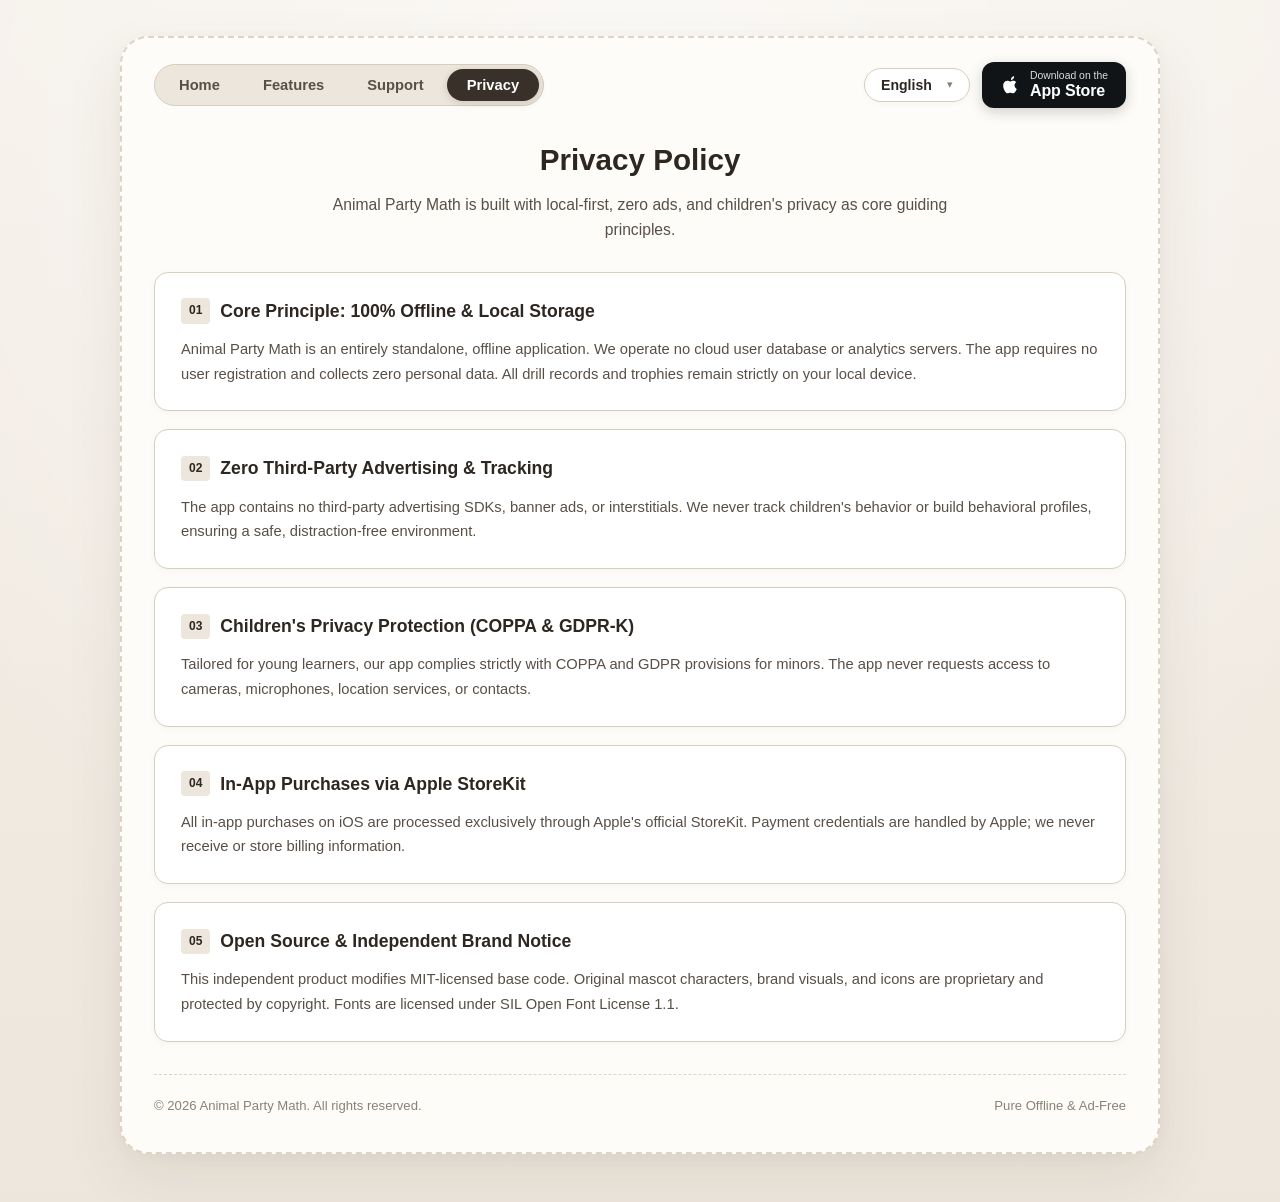
==== privacy.html @ 3a932f67 "Add files via upload" ====
<!doctype html>
<html lang="zh-Hans">
<head>
  <meta charset="utf-8">
  <meta name="viewport" content="width=device-width, initial-scale=1">
  <meta name="theme-color" content="#f2ede6">
  <title>隐私政策与关于 — 动物派对数学 (Animal Party Math)</title>
  <meta name="description" content="《动物派对数学》隐私政策：秉持“本地优先、纯净安全、保护儿童与未成年人隐私”的设计原则，100% 离线单机运行，零广告零追踪。">
  <link rel="icon" type="image/png" sizes="32x32" href="assets/favicon.png">
  <link rel="apple-touch-icon" sizes="192x192" href="assets/icon-192.png">
  <link rel="stylesheet" href="styles.css">
</head>
<body data-initial-view="privacy">

  <main class="board-stage">
    <!-- Top Header Navigation -->
    <header class="board-header">
      <nav class="board-nav-pill-group" aria-label="网站导航">
        <button class="board-nav-item" data-view="home" data-nav-item="navHome">首页</button>
        <button class="board-nav-item" data-view="features" data-nav-item="navFeatures">功能介绍</button>
        <button class="board-nav-item" data-view="support" data-nav-item="navSupport">帮助中心</button>
        <button class="board-nav-item is-active" data-view="privacy" data-nav-item="navPrivacy">隐私政策</button>
      </nav>

      <div class="board-actions">
        <div class="lang-select-pill">
          <select id="langSelect" class="lang-select-dropdown" aria-label="切换语言">
            <option value="zhHans">简体中文</option>
            <option value="ja">日本語</option>
            <option value="en">English</option>
          </select>
          <span class="lang-arrow">▾</span>
        </div>

        <a href="https://apps.apple.com/app/id6742512613" target="_blank" rel="noopener noreferrer" class="btn-appstore-badge" aria-label="在 App Store 上下载">
          <svg viewBox="0 0 24 24" width="20" height="20" fill="currentColor">
            <path d="M18.71 19.5c-.83 1.24-1.71 2.45-3.05 2.47-1.34.03-1.77-.79-3.29-.79-1.53 0-2 .77-3.27.82-1.31.05-2.3-1.32-3.14-2.53C4.25 17 2.94 12.45 4.7 9.39c.87-1.52 2.43-2.48 4.12-2.51 1.28-.02 2.5.87 3.29.87.78 0 2.26-1.07 3.81-.91.65.03 2.47.26 3.64 1.98-.09.06-2.17 1.28-2.15 3.81.03 3.02 2.65 4.03 2.68 4.04-.03.07-.42 1.44-1.38 2.83M15.97 4.54c.64-.78 1.08-1.86.96-2.94-1 .04-2.15.65-2.82 1.44-.59.68-1.11 1.77-.97 2.83 1.13.09 2.22-.57 2.83-1.33z"/>
          </svg>
          <div class="btn-appstore-text">
            <small>Download on the</small>
            <span>App Store</span>
          </div>
        </a>
      </div>
    </header>

    <!-- VIEW 1: 首页 (Home) -->
    <section class="view-panel" id="view-home">
      <div class="chalkboard-container">
        <div class="chalkboard-wrapper">
          <img src="assets/frog.png" alt="呱宝" class="mascot-sticker sticker-frog" title="小青蛙 · 呱宝">
          <img src="assets/dog.png" alt="柴小呆" class="mascot-sticker sticker-shiba" title="秋田犬 · 柴小呆">
          <img src="assets/elephant.png" alt="波波" class="mascot-sticker sticker-elephant" title="波波象 · 波波">
          <img src="assets/rabbit.png" alt="朵朵兔" class="mascot-sticker sticker-rabbit" title="小白兔 · 朵朵兔">

          <div class="wooden-chalkboard" id="chalkboard" title="点击切换算式">
            <div class="chalkboard-formula" id="chalkFormula">7 + 8 = 15</div>
            <div class="chalk-tray">
              <div class="chalk-piece"></div>
              <div class="chalk-eraser"></div>
            </div>
          </div>
        </div>
      </div>

      <div class="home-lead-group">
        <h1 class="home-headline" id="homeHeadline">每一道算术题，都是一场欢快派对！</h1>
        <p class="home-subtext" id="homeSubtext">
          专为小学 1~6 年级设计的趣味算术练习应用。萌宠伙伴运送数字，答对越多音乐与庆典越嗨。纯单机无广告，保护视力与专注。
        </p>
      </div>

      <div class="cards-row-stamped" id="homeStampCards"></div>
    </section>

    <!-- VIEW 2: 功能介绍 (Features) -->
    <section class="view-panel" id="view-features">
      <div class="section-page-header">
        <h2 class="section-page-title" id="featuresTitle">核心功能与教学设计</h2>
        <p class="section-page-desc" id="featuresDesc">
          告别枯燥的机械刷题，通过科学的进阶体系与即时正向反馈激发孩子的数学自驱力。
        </p>
      </div>

      <div class="features-grid-stamped" id="featuresGrid"></div>
    </section>

    <!-- VIEW 3: 帮助中心 (Support) -->
    <section class="view-panel" id="view-support">
      <div class="section-page-header">
        <h2 class="section-page-title" id="supportTitle">帮助中心与技术支持</h2>
        <p class="section-page-desc" id="supportDesc">
          常见使用说明、体力规则与开发者官方直接支持通道。
        </p>
      </div>

      <div class="support-email-box">
        <div class="support-email-text">
          <h3 id="supportContactTitle">需要进一步协助？</h3>
          <p id="supportContactDesc">如果您在使用过程中遇到任何疑问、应用异常或建议，欢迎随时给我们发送邮件，通常会在 24~48 小时内为您回复。</p>
        </div>
        <a href="mailto:diowang@gmail.com" class="btn-email-link">diowang@gmail.com</a>
      </div>

      <div class="faq-list-wrapper" id="supportFaqList"></div>
    </section>

    <!-- VIEW 4: 隐私政策 (Privacy) -->
    <section class="view-panel is-active" id="view-privacy">
      <div class="section-page-header">
        <h2 class="section-page-title" id="privacyTitle">隐私政策与关于</h2>
        <p class="section-page-desc" id="privacyDesc">
          《动物派对数学》严格遵循本地优先、无广告、保护儿童隐私的设计原则。
        </p>
      </div>

      <div class="privacy-sections-wrapper" id="privacySectionsList"></div>
    </section>

    <footer class="board-footer">
      <span id="footerCopyright">© 2026 动物派对数学 (Animal Party Math). 保留所有权利。</span>
      <span id="footerBadge">Pure Offline & Ad-Free</span>
    </footer>
  </main>

  <script src="site.js"></script>
</body>
</html>
---- styles.css ----
:root {
  --bg-desktop: #f2ede6;
  --bg-board: #fdfcf9;
  --bg-kraft: #eee7db;
  --bg-kraft-hover: #e8e0d2;
  
  --text-dark: #2d2621;
  --text-body: #594f47;
  --text-muted: #8c8075;
  
  --border-stitch: #ded4c5;
  --border-card: #d8cebe;
  
  --accent-wood: #8d5d3b;
  --accent-wood-dark: #6e462a;
  --chalkboard-bg: #22372d;
  --chalkboard-frame: #855533;
  --chalk-text: #fdfdfc;
  
  --nav-active-bg: #383029;
  --nav-active-text: #ffffff;
  --nav-hover-bg: #e8e1d5;
  
  --stamp-red: #c0392b;
  --stamp-border: #c0392b;
  
  --radius-board: 28px;
  --radius-pill: 9999px;
  --radius-card: 14px;
  
  --font-main: -apple-system, BlinkMacSystemFont, "SF Pro Display", "PingFang SC", "Hiragino Sans", "Hiragino Kaku Gothic ProN", "Microsoft YaHei", sans-serif;
  --font-chalk: "Chalkboard SE", "Comic Sans MS", "Marker Felt", "PingFang SC", sans-serif;
}

* {
  box-sizing: border-box;
  margin: 0;
  padding: 0;
}

html {
  scroll-behavior: smooth;
  -webkit-text-size-adjust: 100%;
}

body {
  font-family: var(--font-main);
  background-color: var(--bg-desktop);
  background-image: 
    radial-gradient(circle at 50% 10%, rgba(255, 255, 255, 0.6) 0%, transparent 70%),
    linear-gradient(180deg, #f5f0e9 0%, #ede6dc 100%);
  color: var(--text-dark);
  line-height: 1.6;
  min-height: 100vh;
  display: flex;
  flex-direction: column;
  align-items: center;
  justify-content: center;
  padding: 36px 16px 48px;
  -webkit-font-smoothing: antialiased;
}

a {
  color: inherit;
  text-decoration: none;
}

/* =========================================
   Central Board Stage (Matching Option C)
   ========================================= */
.board-stage {
  width: 100%;
  max-width: 1040px;
  background: var(--bg-board);
  border-radius: var(--radius-board);
  border: 2px dashed var(--border-stitch);
  box-shadow: 
    0 24px 60px rgba(65, 50, 36, 0.08),
    0 4px 16px rgba(0, 0, 0, 0.03);
  padding: 24px 32px 36px;
  position: relative;
  transition: all 0.3s ease;
}

/* =========================================
   Top Bar Navigation
   ========================================= */
.board-header {
  display: flex;
  align-items: center;
  justify-content: space-between;
  gap: 16px;
  margin-bottom: 28px;
  flex-wrap: wrap;
}

/* Left Pill Navigation */
.board-nav-pill-group {
  display: inline-flex;
  align-items: center;
  background: #ede6dc;
  border-radius: var(--radius-pill);
  padding: 4px;
  gap: 3px;
  border: 1px solid var(--border-card);
}

.board-nav-item {
  border: none;
  background: transparent;
  padding: 8px 20px;
  border-radius: var(--radius-pill);
  font-size: 0.92rem;
  font-weight: 700;
  color: var(--text-body);
  cursor: pointer;
  transition: all 0.18s ease;
  font-family: inherit;
  white-space: nowrap;
}

.board-nav-item:hover {
  color: var(--text-dark);
  background: var(--nav-hover-bg);
}

.board-nav-item.is-active {
  background: var(--nav-active-bg);
  color: var(--nav-active-text);
  box-shadow: 0 2px 8px rgba(0, 0, 0, 0.14);
}

/* Right Actions (Language & App Store Badge) */
.board-actions {
  display: flex;
  align-items: center;
  gap: 12px;
}

.lang-select-pill {
  display: inline-flex;
  align-items: center;
  gap: 6px;
  background: #ffffff;
  border: 1px solid var(--border-card);
  border-radius: var(--radius-pill);
  padding: 7px 16px;
  box-shadow: 0 2px 6px rgba(0, 0, 0, 0.03);
}

.lang-select-dropdown {
  appearance: none;
  background: transparent;
  border: none;
  font-size: 0.88rem;
  font-weight: 700;
  color: var(--text-dark);
  cursor: pointer;
  outline: none;
  font-family: inherit;
  padding-right: 4px;
}

.lang-arrow {
  font-size: 0.7rem;
  color: var(--text-muted);
  pointer-events: none;
}

.btn-appstore-badge {
  display: inline-flex;
  align-items: center;
  gap: 10px;
  background: #111417;
  color: #ffffff;
  padding: 8px 18px;
  border-radius: 12px;
  box-shadow: 0 4px 14px rgba(0, 0, 0, 0.18);
  transition: all 0.2s ease;
  text-decoration: none;
}

.btn-appstore-badge:hover {
  background: #23272d;
  transform: translateY(-2px);
  box-shadow: 0 6px 18px rgba(0, 0, 0, 0.24);
}

.btn-appstore-text {
  display: flex;
  flex-direction: column;
  line-height: 1.15;
  text-align: left;
}

.btn-appstore-text small {
  font-size: 0.65rem;
  opacity: 0.85;
}

.btn-appstore-text span {
  font-size: 1rem;
  font-weight: 700;
  letter-spacing: -0.01em;
}

/* =========================================
   View Panels
   ========================================= */
.view-panel {
  display: none;
  animation: view-fade-in 0.25s ease-out;
}

.view-panel.is-active {
  display: block;
}

@keyframes view-fade-in {
  from { opacity: 0; transform: translateY(6px); }
  to { opacity: 1; transform: translateY(0); }
}

/* =========================================
   Home View: Chalkboard & Mascots
   ========================================= */
.chalkboard-container {
  display: flex;
  justify-content: center;
  align-items: center;
  margin: 10px 0 24px;
  position: relative;
  padding: 30px 20px 20px;
}

.chalkboard-wrapper {
  position: relative;
  display: inline-block;
}

/* Mascots surrounding the blackboard */
.mascot-sticker {
  position: absolute;
  pointer-events: auto;
  filter: 
    drop-shadow(0 0 0 3px #ffffff)
    drop-shadow(0 0 0 4px rgba(225, 218, 208, 0.6))
    drop-shadow(0 8px 14px rgba(60, 45, 30, 0.16));
  transition: transform 0.25s cubic-bezier(0.34, 1.56, 0.64, 1);
  cursor: pointer;
  user-select: none;
  object-fit: contain;
}

.mascot-sticker:hover {
  transform: scale(1.1) rotate(-3deg);
}

.sticker-frog {
  top: -65px;
  left: 20px;
  width: 96px;
  height: auto;
  z-index: 5;
}

.sticker-shiba {
  top: -68px;
  right: 24px;
  width: 104px;
  height: auto;
  z-index: 5;
}

.sticker-elephant {
  bottom: -28px;
  left: -70px;
  width: 130px;
  height: auto;
  z-index: 15;
}

.sticker-rabbit {
  bottom: -28px;
  right: -62px;
  width: 118px;
  height: auto;
  z-index: 15;
}

/* The Wooden Chalkboard */
.wooden-chalkboard {
  width: 420px;
  height: 200px;
  background: var(--chalkboard-bg);
  border: 12px solid var(--chalkboard-frame);
  border-radius: 14px;
  box-shadow: 
    inset 0 4px 12px rgba(0, 0, 0, 0.45),
    0 12px 30px rgba(70, 50, 30, 0.2);
  display: flex;
  flex-direction: column;
  align-items: center;
  justify-content: center;
  position: relative;
  z-index: 10;
  user-select: none;
  cursor: pointer;
  background-image: 
    radial-gradient(circle at 40% 40%, rgba(255, 255, 255, 0.05) 0%, transparent 70%);
}

.chalkboard-formula {
  font-family: var(--font-chalk);
  font-size: 3.2rem;
  font-weight: 800;
  color: var(--chalk-text);
  letter-spacing: 0.04em;
  text-shadow: 
    0 0 2px rgba(255, 255, 255, 0.7),
    1px 1px 1px rgba(0, 0, 0, 0.5);
  transition: transform 0.15s ease;
}

.wooden-chalkboard:hover .chalkboard-formula {
  transform: scale(1.04);
}

/* Chalk and eraser resting on the tray */
.chalk-tray {
  position: absolute;
  bottom: -10px;
  width: 90%;
  height: 6px;
  background: #5c381e;
  border-radius: 3px;
  display: flex;
  align-items: center;
  justify-content: flex-end;
  padding-right: 20px;
  gap: 8px;
}

.chalk-piece {
  width: 22px;
  height: 6px;
  background: #ffffff;
  border-radius: 2px;
  box-shadow: 0 1px 3px rgba(0, 0, 0, 0.3);
}

.chalk-eraser {
  width: 32px;
  height: 9px;
  background: #a88358;
  border: 1px solid #73502c;
  border-radius: 2px;
}

/* Home Lead & Headline */
.home-lead-group {
  text-align: center;
  max-width: 680px;
  margin: 0 auto 32px;
}

.home-headline {
  font-size: 1.7rem;
  font-weight: 800;
  color: var(--text-dark);
  margin-bottom: 8px;
  letter-spacing: -0.02em;
}

.home-subtext {
  font-size: 0.98rem;
  color: var(--text-body);
  line-height: 1.6;
}

/* Stamped Stationery Cards (Option C) */
.cards-row-stamped {
  display: grid;
  grid-template-columns: repeat(3, 1fr);
  gap: 18px;
  margin-top: 10px;
}

.stamp-card {
  background: var(--bg-kraft);
  border: 1px solid var(--border-card);
  border-radius: var(--radius-card);
  padding: 22px 20px;
  box-shadow: 0 4px 12px rgba(60, 45, 30, 0.04);
  position: relative;
  transition: transform 0.2s ease, box-shadow 0.2s ease;
  display: flex;
  flex-direction: column;
  justify-content: space-between;
}

.stamp-card:hover {
  transform: translateY(-3px);
  box-shadow: 0 8px 20px rgba(60, 45, 30, 0.08);
}

.stamp-card-title {
  font-size: 1.12rem;
  font-weight: 800;
  color: var(--text-dark);
  margin-bottom: 8px;
}

.stamp-card-desc {
  font-size: 0.88rem;
  color: var(--text-body);
  line-height: 1.55;
  margin-bottom: 14px;
}

.stamp-badge-wrap {
  display: flex;
  justify-content: flex-end;
}

.stamp-badge {
  display: inline-block;
  font-size: 0.72rem;
  font-weight: 900;
  letter-spacing: 0.08em;
  color: var(--stamp-red);
  border: 1.5px solid var(--stamp-border);
  padding: 2px 8px;
  border-radius: 4px;
  text-transform: uppercase;
  transform: rotate(-3deg);
  opacity: 0.85;
}

/* =========================================
   Features View
   ========================================= */
.section-page-header {
  text-align: center;
  max-width: 660px;
  margin: 10px auto 30px;
}

.section-page-title {
  font-size: 1.85rem;
  font-weight: 800;
  margin-bottom: 8px;
}

.section-page-desc {
  font-size: 0.98rem;
  color: var(--text-body);
}

.features-grid-stamped {
  display: grid;
  grid-template-columns: repeat(2, 1fr);
  gap: 20px;
}

.feature-stamped-item {
  background: var(--bg-kraft);
  border: 1px solid var(--border-card);
  border-radius: var(--radius-card);
  padding: 26px 24px;
  position: relative;
  box-shadow: 0 4px 12px rgba(60, 45, 30, 0.04);
}

.feature-stamped-header {
  display: flex;
  align-items: center;
  gap: 12px;
  margin-bottom: 12px;
}

.feature-number-badge {
  background: var(--nav-active-bg);
  color: #fff;
  font-size: 0.8rem;
  font-weight: 800;
  width: 26px;
  height: 26px;
  border-radius: 50%;
  display: flex;
  align-items: center;
  justify-content: center;
  flex-shrink: 0;
}

.feature-stamped-title {
  font-size: 1.15rem;
  font-weight: 800;
}

.feature-stamped-desc {
  font-size: 0.92rem;
  color: var(--text-body);
  line-height: 1.6;
}

/* =========================================
   Support View
   ========================================= */
.support-email-box {
  background: var(--bg-kraft);
  border: 2px dashed #cfc2ad;
  border-radius: var(--radius-card);
  padding: 24px 28px;
  margin-bottom: 28px;
  display: flex;
  align-items: center;
  justify-content: space-between;
  gap: 20px;
  flex-wrap: wrap;
}

.support-email-text h3 {
  font-size: 1.15rem;
  font-weight: 800;
  margin-bottom: 4px;
}

.support-email-text p {
  font-size: 0.9rem;
  color: var(--text-body);
}

.btn-email-link {
  background: var(--nav-active-bg);
  color: #ffffff;
  font-size: 0.92rem;
  font-weight: 700;
  padding: 10px 22px;
  border-radius: var(--radius-pill);
  transition: all 0.2s ease;
  white-space: nowrap;
}

.btn-email-link:hover {
  background: #1e1814;
  transform: translateY(-2px);
}

.faq-list-wrapper {
  display: flex;
  flex-direction: column;
  gap: 14px;
}

.faq-paper-item {
  background: #ffffff;
  border: 1px solid var(--border-card);
  border-radius: var(--radius-card);
  overflow: hidden;
  transition: border-color 0.2s ease;
}

.faq-paper-question {
  padding: 16px 20px;
  font-size: 1rem;
  font-weight: 800;
  cursor: pointer;
  display: flex;
  justify-content: space-between;
  align-items: center;
  background: #faf7f2;
}

.faq-paper-question:hover {
  background: #f5f0e7;
}

.faq-toggle-sym {
  font-size: 1.2rem;
  color: var(--text-muted);
}

.faq-paper-answer {
  padding: 16px 20px;
  font-size: 0.92rem;
  color: var(--text-body);
  line-height: 1.65;
  border-top: 1px solid var(--border-stitch);
}

/* =========================================
   Privacy View
   ========================================= */
.privacy-sections-wrapper {
  display: flex;
  flex-direction: column;
  gap: 18px;
}

.privacy-paper-card {
  background: #ffffff;
  border: 1px solid var(--border-card);
  border-radius: var(--radius-card);
  padding: 24px 26px;
  box-shadow: 0 2px 8px rgba(60, 45, 30, 0.03);
}

.privacy-card-header {
  display: flex;
  align-items: center;
  gap: 10px;
  margin-bottom: 12px;
}

.privacy-card-idx {
  background: #ede6dc;
  color: var(--text-dark);
  font-size: 0.75rem;
  font-weight: 800;
  padding: 3px 8px;
  border-radius: 4px;
}

.privacy-card-header h3 {
  font-size: 1.1rem;
  font-weight: 800;
}

.privacy-paper-card p {
  font-size: 0.92rem;
  color: var(--text-body);
  line-height: 1.68;
}

/* =========================================
   Board Footer
   ========================================= */
.board-footer {
  margin-top: 32px;
  padding-top: 20px;
  border-top: 1px dashed var(--border-stitch);
  display: flex;
  justify-content: space-between;
  align-items: center;
  font-size: 0.82rem;
  color: var(--text-muted);
  flex-wrap: wrap;
  gap: 10px;
}

/* =========================================
   Responsive Breakpoints
   ========================================= */
@media (max-width: 860px) {
  .board-stage {
    padding: 20px 20px 28px;
  }
  .cards-row-stamped {
    grid-template-columns: 1fr;
  }
  .features-grid-stamped {
    grid-template-columns: 1fr;
  }
  .wooden-chalkboard {
    width: 320px;
    height: 160px;
  }
  .chalkboard-formula {
    font-size: 2.4rem;
  }
  .sticker-frog {
    top: -48px;
    left: 12px;
    width: 76px;
    height: auto;
  }
  .sticker-shiba {
    top: -50px;
    right: 16px;
    width: 80px;
    height: auto;
  }
  .sticker-elephant {
    bottom: -20px;
    left: -48px;
    width: 98px;
    height: auto;
  }
  .sticker-rabbit {
    bottom: -20px;
    right: -44px;
    width: 90px;
    height: auto;
  }
}

@media (max-width: 640px) {
  .board-header {
    flex-direction: column;
    align-items: stretch;
  }
  .board-nav-pill-group {
    justify-content: center;
    overflow-x: auto;
  }
  .board-nav-item {
    padding: 7px 14px;
    font-size: 0.85rem;
  }
  .board-actions {
    justify-content: center;
  }
  .wooden-chalkboard {
    width: 260px;
    height: 140px;
  }
  .chalkboard-formula {
    font-size: 2rem;
  }
  .sticker-elephant {
    left: -20px;
    width: 64px;
    height: 64px;
  }
  .sticker-rabbit {
    right: -18px;
    width: 60px;
    height: 60px;
  }
}
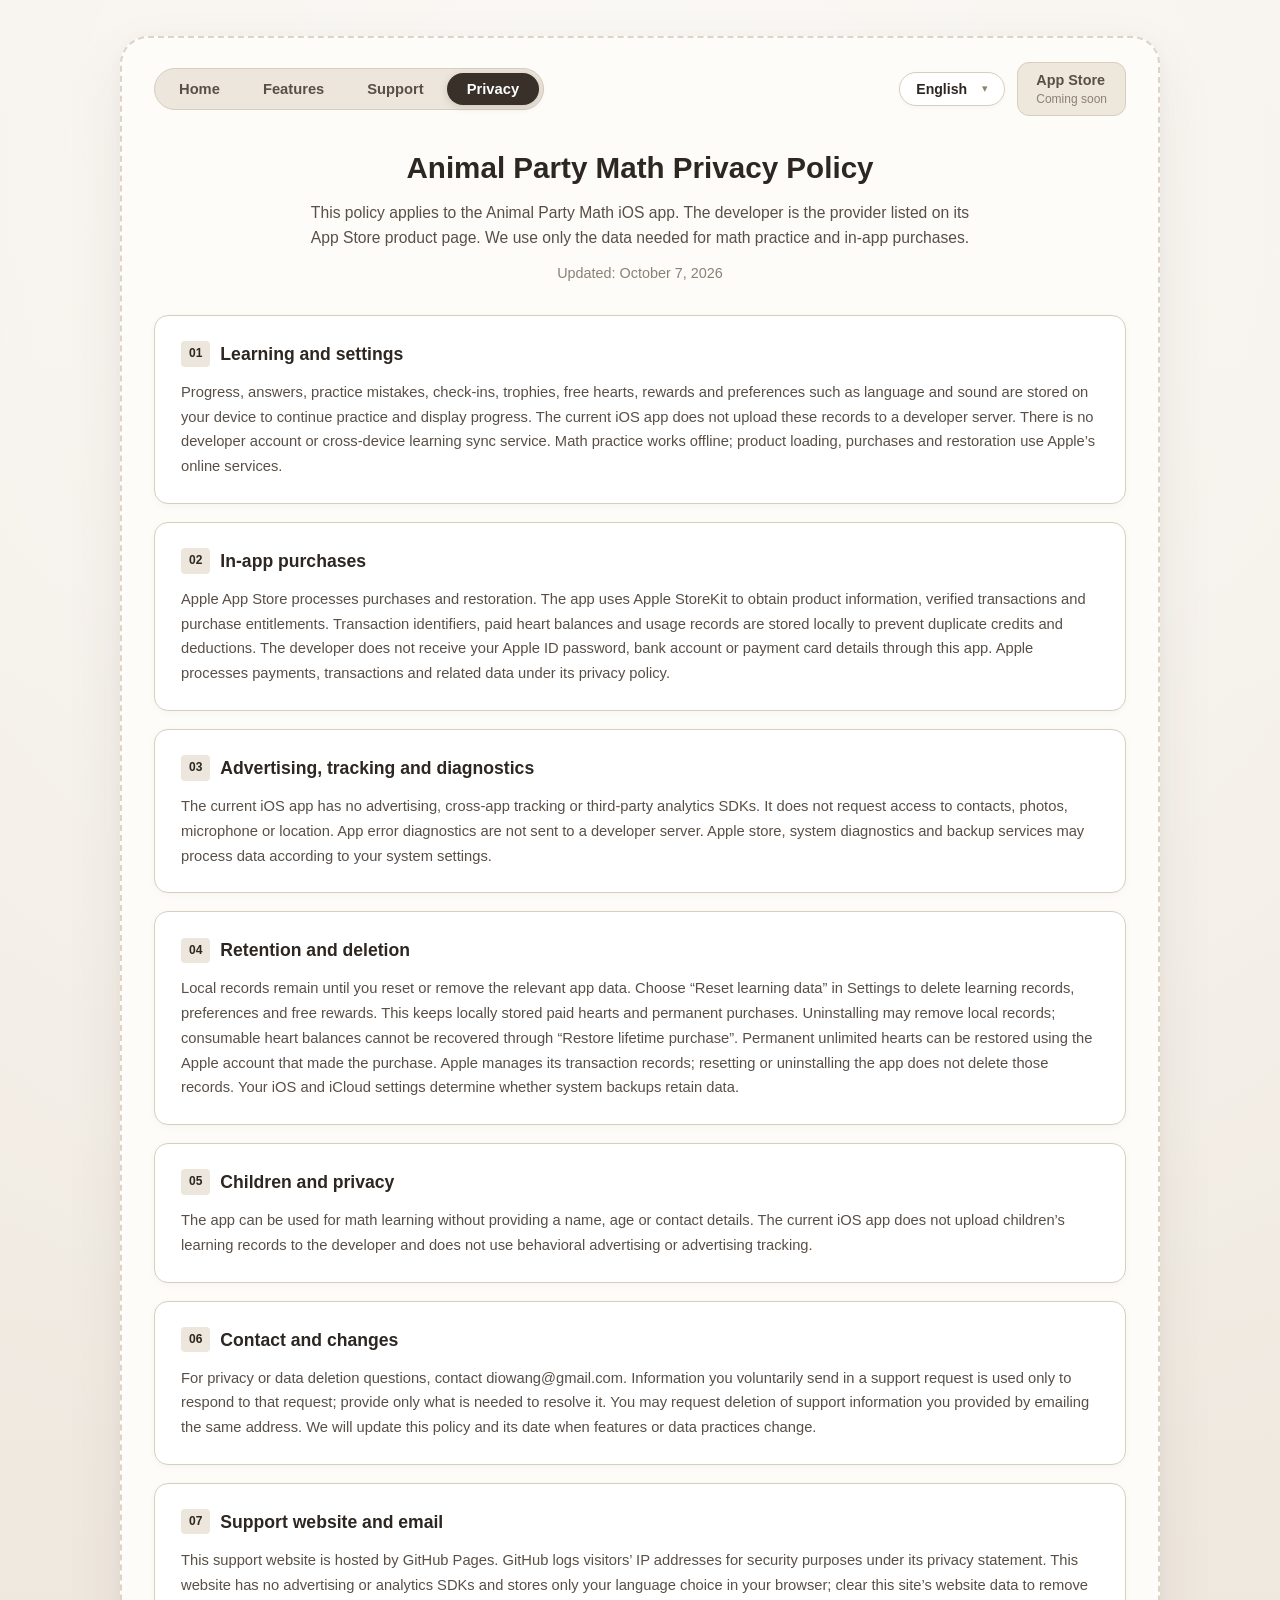
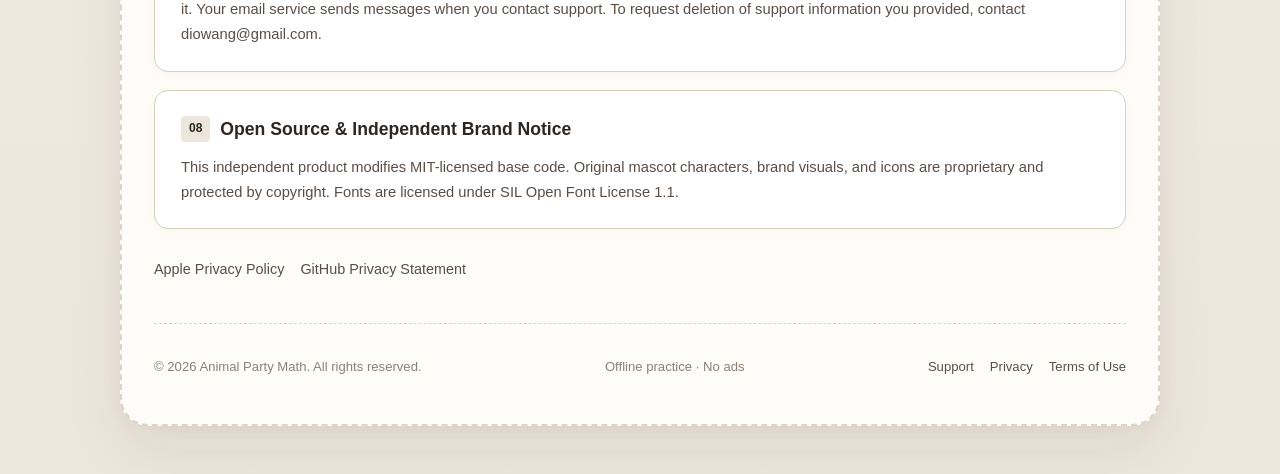
==== commit 619138a8: "Add files via upload" ====
--- a/privacy.html
+++ b/privacy.html
@@ -5,7 +5,7 @@
   <meta name="viewport" content="width=device-width, initial-scale=1">
   <meta name="theme-color" content="#f2ede6">
   <title>隐私政策与关于 — 动物派对数学 (Animal Party Math)</title>
-  <meta name="description" content="《动物派对数学》隐私政策：秉持“本地优先、纯净安全、保护儿童与未成年人隐私”的设计原则，100% 离线单机运行，零广告零追踪。">
+  <meta name="description" content="《动物派对数学》隐私政策：秉持“本地优先、纯净安全、保护儿童与未成年人隐私”的设计原则，说明本机学习记录、Apple 内购、数据删除和联系支持的方式。">
   <link rel="icon" type="image/png" sizes="32x32" href="assets/favicon.png">
   <link rel="apple-touch-icon" sizes="192x192" href="assets/icon-192.png">
   <link rel="stylesheet" href="styles.css">
@@ -32,15 +32,7 @@
           <span class="lang-arrow">▾</span>
         </div>
 
-        <a href="https://apps.apple.com/app/id6742512613" target="_blank" rel="noopener noreferrer" class="btn-appstore-badge" aria-label="在 App Store 上下载">
-          <svg viewBox="0 0 24 24" width="20" height="20" fill="currentColor">
-            <path d="M18.71 19.5c-.83 1.24-1.71 2.45-3.05 2.47-1.34.03-1.77-.79-3.29-.79-1.53 0-2 .77-3.27.82-1.31.05-2.3-1.32-3.14-2.53C4.25 17 2.94 12.45 4.7 9.39c.87-1.52 2.43-2.48 4.12-2.51 1.28-.02 2.5.87 3.29.87.78 0 2.26-1.07 3.81-.91.65.03 2.47.26 3.64 1.98-.09.06-2.17 1.28-2.15 3.81.03 3.02 2.65 4.03 2.68 4.04-.03.07-.42 1.44-1.38 2.83M15.97 4.54c.64-.78 1.08-1.86.96-2.94-1 .04-2.15.65-2.82 1.44-.59.68-1.11 1.77-.97 2.83 1.13.09 2.22-.57 2.83-1.33z"/>
-          </svg>
-          <div class="btn-appstore-text">
-            <small>Download on the</small>
-            <span>App Store</span>
-          </div>
-        </a>
+        <span class="release-status" id="releaseStatus" aria-label="App Store · 即将上线"><b>App Store</b><small>即将上线</small></span>
       </div>
     </header>
 
@@ -66,7 +58,7 @@
       <div class="home-lead-group">
         <h1 class="home-headline" id="homeHeadline">每一道算术题，都是一场欢快派对！</h1>
         <p class="home-subtext" id="homeSubtext">
-          专为小学 1~6 年级设计的趣味算术练习应用。萌宠伙伴运送数字，答对越多音乐与庆典越嗨。纯单机无广告，保护视力与专注。
+          专为小学 1~6 年级设计的趣味算术练习应用。萌宠伙伴运送数字，答对越多音乐与庆典越嗨。练习可离线，无广告，鼓励适度练习与专注。
         </p>
       </div>
 
@@ -108,18 +100,30 @@
     <!-- VIEW 4: 隐私政策 (Privacy) -->
     <section class="view-panel is-active" id="view-privacy">
       <div class="section-page-header">
-        <h2 class="section-page-title" id="privacyTitle">隐私政策与关于</h2>
-        <p class="section-page-desc" id="privacyDesc">
-          《动物派对数学》严格遵循本地优先、无广告、保护儿童隐私的设计原则。
-        </p>
+        <h2 class="section-page-title" id="privacyTitle">动物派对数学隐私政策</h2>
+        <p class="section-page-desc" id="privacyDesc">本政策适用于动物派对数学 iOS 应用；数学练习可离线，购买和恢复需要连接 Apple 的服务。</p>
+        <p class="privacy-updated" id="privacyUpdated">更新日期：2026 年 10 月 7 日</p>
       </div>
 
-      <div class="privacy-sections-wrapper" id="privacySectionsList"></div>
+      <div class="privacy-sections-wrapper" id="privacySectionsList"><article class="privacy-paper-card"><div class="privacy-card-header"><span class="privacy-card-idx">01</span><h3>学习与设置数据</h3></div><p>学习进度、答题结果、错题、打卡、奖杯、免费血量、奖励和语言、声音等设置保存在本机，用于继续练习和展示进度。当前 iOS 应用不会把这些记录上传到开发者服务器，也没有开发者账户或跨设备学习同步服务。数学练习可离线进行；获取商品、购买和恢复购买需要连接 Apple 的服务。</p></article>
+<article class="privacy-paper-card"><div class="privacy-card-header"><span class="privacy-card-idx">02</span><h3>应用内购买</h3></div><p>购买与恢复由 Apple App Store 处理。应用通过 Apple StoreKit 获取商品信息和已验证的交易、购买权益，并在本机保存交易标识、付费血量余额与使用记录，以避免重复发放和扣除。开发者不会通过本应用获取你的 Apple ID 密码、银行卡或支付卡信息。Apple 对付款、交易与相关数据的处理适用 Apple 的隐私政策。</p></article>
+<article class="privacy-paper-card"><div class="privacy-card-header"><span class="privacy-card-idx">03</span><h3>广告、追踪与诊断</h3></div><p>当前 iOS 应用不包含广告、跨应用追踪或第三方分析 SDK，不请求通讯录、照片、麦克风或位置权限。应用中的错误诊断不会发送到开发者服务器。Apple 的商店、系统诊断和备份服务可能按照你的系统设置处理数据。</p></article>
+<article class="privacy-paper-card"><div class="privacy-card-header"><span class="privacy-card-idx">04</span><h3>保存与删除</h3></div><p>本机记录会保留到你重置或移除相关应用数据。可在「设置」中选择「重置学习数据」，删除学习记录、设置和免费奖励；此操作保留本机付费血量与永久购买。卸载应用可能移除本机记录，消耗型补血余额不支持通过「恢复永久购买」找回。永久免扣血权益可使用原购买 Apple 账户恢复。Apple 保存的交易记录由 Apple 管理，不会因重置或卸载而删除。系统备份是否保留数据取决于你的 iOS 和 iCloud 设置。</p></article>
+<article class="privacy-paper-card"><div class="privacy-card-header"><span class="privacy-card-idx">05</span><h3>儿童与隐私</h3></div><p>本应用可用于数学学习，不要求提供姓名、年龄或联系方式。当前 iOS 应用不会向开发者上传儿童的学习记录，也不使用行为广告或广告追踪。</p></article>
+<article class="privacy-paper-card"><div class="privacy-card-header"><span class="privacy-card-idx">06</span><h3>联系与政策更新</h3></div><p>如需咨询隐私或数据删除，请联系 diowang@gmail.com。你主动提供的咨询内容仅用于处理请求，请只提供处理问题所需的信息；可通过同一邮箱请求删除你主动提供的支持资料。功能或数据处理方式发生变化时，我们会更新本政策和日期。</p></article>
+<article class="privacy-paper-card"><div class="privacy-card-header"><span class="privacy-card-idx">07</span><h3>帮助网站与邮件支持</h3></div><p>本帮助网站由 GitHub Pages 托管；GitHub 会为安全目的记录访问者的 IP 地址，其处理适用 GitHub 隐私声明。网站不嵌入广告或分析 SDK，只在浏览器本地保存所选语言，可通过清除本站网站数据移除。联系支持时由你的邮件服务发送邮件；如需删除主动提供的支持资料，请联系 diowang@gmail.com。</p></article>
+<article class="privacy-paper-card"><div class="privacy-card-header"><span class="privacy-card-idx">08</span><h3>开源声明与独立品牌说明</h3></div><p>本应用基础代码基于 MIT 许可进行独立修改开发，与上游无官方品牌隶属关系。本项目独创角色（呱宝、波波、柴小呆、朵朵兔）、视觉资产与商标受版权保护。字体遵循 SIL Open Font License 1.1。</p></article></div>
+      <div class="privacy-reference-links"><a id="applePrivacyLink" href="https://www.apple.com/legal/privacy/" target="_blank" rel="noopener noreferrer">Apple 隐私政策</a><a id="githubPrivacyLink" href="https://docs.github.com/en/site-policy/privacy-policies/github-general-privacy-statement" target="_blank" rel="noopener noreferrer">GitHub 隐私声明</a></div>
     </section>
 
     <footer class="board-footer">
       <span id="footerCopyright">© 2026 动物派对数学 (Animal Party Math). 保留所有权利。</span>
-      <span id="footerBadge">Pure Offline & Ad-Free</span>
+      <span id="footerBadge">离线练习 · 无广告</span>
+      <nav class="footer-legal-links" aria-label="隐私与支持">
+        <a id="footerSupport" href="support.html?lang=zhHans">帮助中心</a>
+        <a id="footerPrivacy" href="privacy.html?lang=zhHans">隐私政策</a>
+        <a id="footerTerms" href="https://www.apple.com/legal/internet-services/itunes/dev/stdeula/" target="_blank" rel="noopener noreferrer">使用条款</a>
+      </nav>
     </footer>
   </main>
 
--- a/styles.css
+++ b/styles.css
@@ -729,3 +729,26 @@
     height: 60px;
   }
 }
+
+/* Legal/support updates: keep the existing stationery design. */
+.release-status{display:inline-flex;flex-direction:column;justify-content:center;gap:2px;padding:8px 18px;border:1px solid var(--border-card);border-radius:12px;background:var(--bg-kraft);color:var(--text-body);font-size:.9rem;line-height:1.3;white-space:nowrap}
+.release-status small{font-size:.75rem;color:var(--text-muted)}
+.footer-legal-links,.privacy-reference-links{display:flex;align-items:center;flex-wrap:wrap;gap:8px 16px}
+.footer-legal-links a,.privacy-reference-links a{color:var(--text-body);text-underline-offset:3px;display:inline-flex;align-items:center;min-height:44px;overflow-wrap:anywhere}
+.privacy-updated{margin-top:12px;color:var(--text-muted);font-size:.9rem}
+.privacy-reference-links{margin-top:18px;font-size:.9rem}
+.faq-paper-question{width:100%;border:0;text-align:left;font-family:inherit;color:var(--text-dark);gap:12px}
+.faq-paper-question:focus-visible,a:focus-visible{outline:3px solid var(--accent-wood);outline-offset:3px}
+.faq-paper-answer[hidden]{display:none}
+@media(max-width:480px){.release-status{padding:8px 12px}.board-footer{align-items:flex-start}.footer-legal-links{width:100%}}
+
+@media(max-width:480px){
+ .board-header,.board-actions{min-width:0;width:100%}
+ .board-nav-pill-group{display:grid;grid-template-columns:repeat(2,minmax(0,1fr));min-width:0;width:100%;border-radius:20px;overflow:visible}
+ .board-nav-item{min-width:0;padding:9px 6px;white-space:normal;overflow-wrap:anywhere}
+ .board-actions{flex-wrap:wrap}
+ .privacy-paper-card{padding:20px 16px}
+ .privacy-card-header{align-items:flex-start}
+ .privacy-card-header h3,.privacy-paper-card p,.faq-paper-answer p,.support-email-text p{overflow-wrap:anywhere;min-width:0}
+ .btn-email-link{max-width:100%;white-space:normal;overflow-wrap:anywhere;padding:10px 12px}
+}
